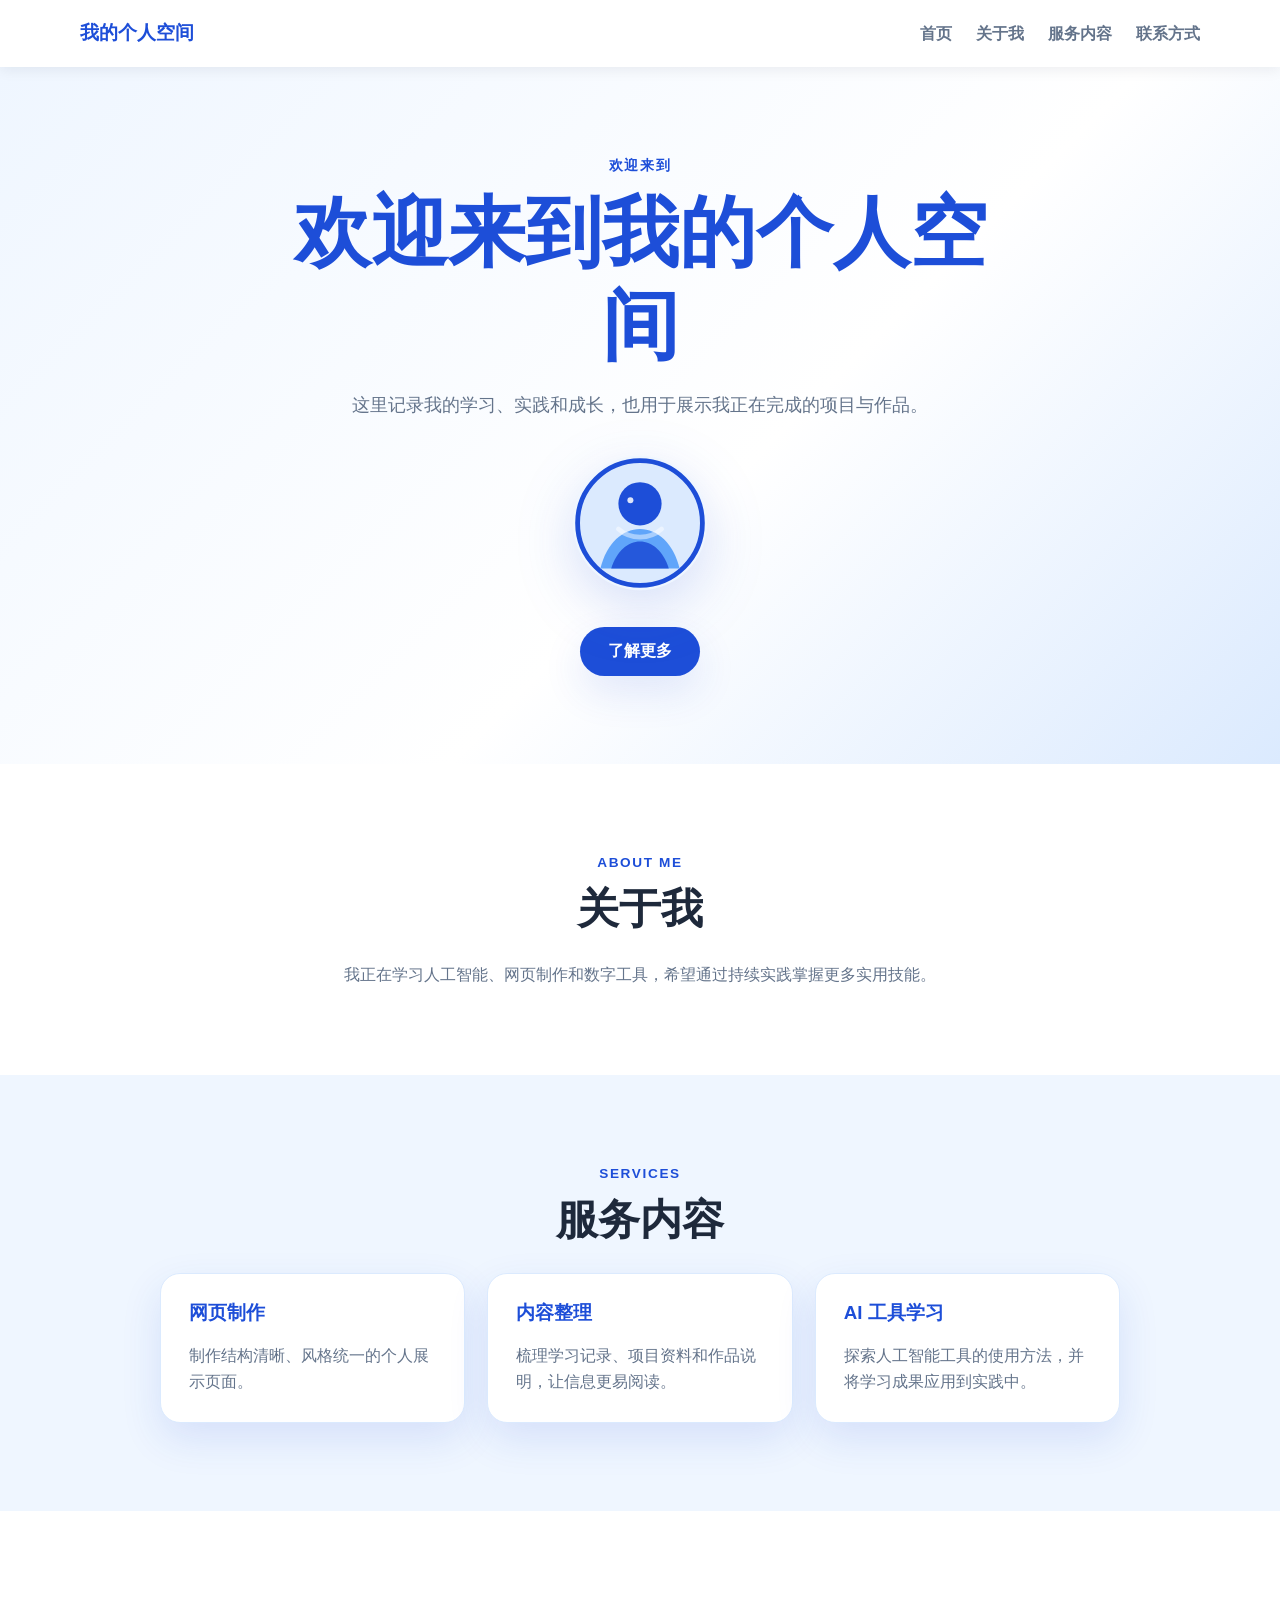
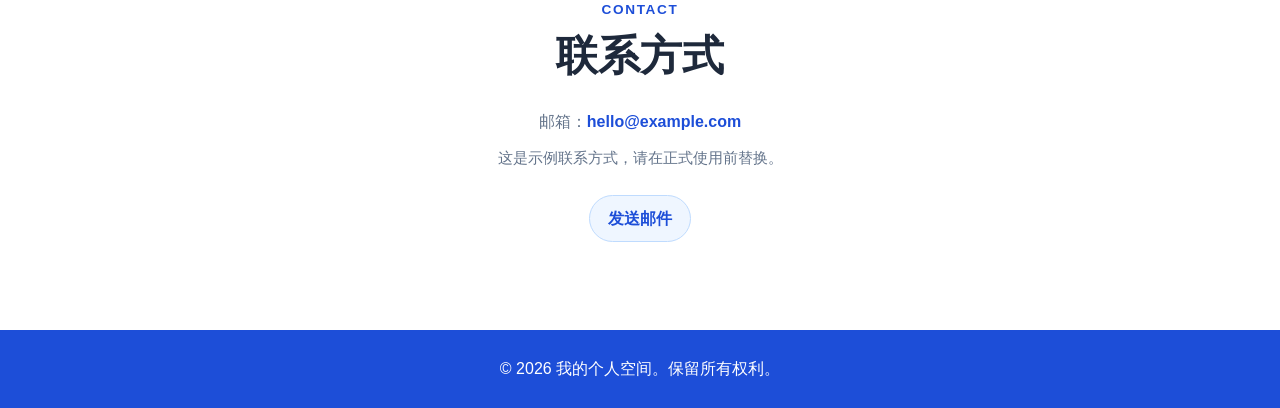
==== index.html @ 4a9eb037 "Update personal space homepage" ====
<!DOCTYPE html>
<html lang="zh-CN">
<head>
  <meta charset="UTF-8">
  <meta name="viewport" content="width=device-width, initial-scale=1.0">
  <title>欢迎来到我的个人空间</title>
  <link rel="stylesheet" href="style.css">
</head>
<body>
  <header class="site-header">
    <nav class="navbar" aria-label="主导航">
      <a class="logo" href="#home">我的个人空间</a>
      <ul class="nav-links">
        <li><a href="#home">首页</a></li>
        <li><a href="#about">关于我</a></li>
        <li><a href="#services">服务内容</a></li>
        <li><a href="#contact">联系方式</a></li>
      </ul>
    </nav>
  </header>

  <main>
    <section id="home" class="hero section">
      <div class="hero-content">
        <p class="eyebrow">欢迎来到</p>
        <h1>欢迎来到我的个人空间</h1>
        <p class="hero-text">这里记录我的学习、实践和成长，也用于展示我正在完成的项目与作品。</p>
        <img class="profile-avatar" src="images/profile.svg" alt="个人头像">
        <button id="learnMoreBtn" class="primary-button" type="button">了解更多</button>
      </div>
    </section>

    <section id="about" class="section content-section">
      <div class="section-heading">
        <p class="eyebrow">About Me</p>
        <h2>关于我</h2>
      </div>
      <p>我正在学习人工智能、网页制作和数字工具，希望通过持续实践掌握更多实用技能。</p>
    </section>

    <section id="services" class="section content-section alt-section">
      <div class="section-heading">
        <p class="eyebrow">Services</p>
        <h2>服务内容</h2>
      </div>
      <div class="cards">
        <article class="card">
          <h3>网页制作</h3>
          <p>制作结构清晰、风格统一的个人展示页面。</p>
        </article>
        <article class="card">
          <h3>内容整理</h3>
          <p>梳理学习记录、项目资料和作品说明，让信息更易阅读。</p>
        </article>
        <article class="card">
          <h3>AI 工具学习</h3>
          <p>探索人工智能工具的使用方法，并将学习成果应用到实践中。</p>
        </article>
      </div>
    </section>

    <section id="contact" class="section content-section">
      <div class="section-heading">
        <p class="eyebrow">Contact</p>
        <h2>联系方式</h2>
      </div>
      <p>邮箱：<a class="text-link" href="mailto:hello@example.com">hello@example.com</a></p>
      <p class="contact-note">这是示例联系方式，请在正式使用前替换。</p>
      <div class="contact-list">
        <a href="mailto:hello@example.com">发送邮件</a>
      </div>
    </section>
  </main>

  <footer class="site-footer">
    <p>&copy; 2026 我的个人空间。保留所有权利。</p>
  </footer>

  <script src="script.js"></script>
</body>
</html>
---- style.css ----
:root {
  --primary-blue: #1d4ed8;
  --light-blue: #eff6ff;
  --accent-blue: #60a5fa;
  --text-color: #1e293b;
  --muted-color: #64748b;
  --white: #ffffff;
  --shadow: 0 16px 40px rgba(29, 78, 216, 0.12);
}

* {
  box-sizing: border-box;
}

html {
  scroll-behavior: smooth;
}

body {
  margin: 0;
  color: var(--text-color);
  font-family: "Microsoft YaHei", "PingFang SC", Arial, sans-serif;
  line-height: 1.6;
  background: var(--white);
}

a {
  color: inherit;
  text-decoration: none;
}

.site-header {
  position: sticky;
  top: 0;
  z-index: 10;
  background: rgba(255, 255, 255, 0.94);
  box-shadow: 0 2px 14px rgba(15, 23, 42, 0.08);
  backdrop-filter: blur(10px);
}

.navbar {
  display: flex;
  align-items: center;
  justify-content: space-between;
  width: min(1120px, calc(100% - 32px));
  margin: 0 auto;
  padding: 18px 0;
}

.logo {
  color: var(--primary-blue);
  font-size: 1.2rem;
  font-weight: 700;
}

.nav-links {
  display: flex;
  gap: 24px;
  margin: 0;
  padding: 0;
  list-style: none;
  color: var(--muted-color);
  font-weight: 600;
}

.nav-links a:hover {
  color: var(--primary-blue);
}

.section {
  padding: 88px 16px;
}

.hero {
  display: grid;
  min-height: 72vh;
  place-items: center;
  text-align: center;
  background: linear-gradient(135deg, var(--light-blue), var(--white) 58%, #dbeafe);
}

.hero-content {
  max-width: 760px;
}

.eyebrow {
  margin: 0 0 10px;
  color: var(--primary-blue);
  font-size: 0.85rem;
  font-weight: 700;
  letter-spacing: 0.12em;
  text-transform: uppercase;
}

h1,
h2,
h3 {
  margin-top: 0;
  line-height: 1.2;
}

h1 {
  margin-bottom: 20px;
  color: var(--primary-blue);
  font-size: clamp(2.4rem, 7vw, 4.8rem);
}

h2 {
  margin-bottom: 18px;
  font-size: clamp(1.8rem, 4vw, 2.6rem);
}

.hero-text {
  margin: 0 auto 32px;
  max-width: 620px;
  color: var(--muted-color);
  font-size: 1.1rem;
}

.profile-avatar {
  display: block;
  width: 144px;
  height: 144px;
  margin: 0 auto 32px;
  filter: drop-shadow(0 18px 28px rgba(29, 78, 216, 0.18));
}

.primary-button {
  border: 0;
  border-radius: 999px;
  padding: 14px 28px;
  color: var(--white);
  font-size: 1rem;
  font-weight: 700;
  cursor: pointer;
  background: var(--primary-blue);
  box-shadow: var(--shadow);
  transition: transform 0.2s ease, background 0.2s ease;
}

.primary-button:hover,
.primary-button:focus-visible {
  background: #1e40af;
  transform: translateY(-2px);
}

.content-section {
  width: min(960px, calc(100% - 32px));
  margin: 0 auto;
}

.alt-section {
  width: 100%;
  max-width: none;
  background: var(--light-blue);
}

.alt-section > * {
  width: min(960px, calc(100% - 32px));
  margin-left: auto;
  margin-right: auto;
}

.section-heading {
  margin-bottom: 28px;
  text-align: center;
}

.content-section > p {
  max-width: 760px;
  margin: 0 auto;
  color: var(--muted-color);
  text-align: center;
}

.text-link {
  color: var(--primary-blue);
  font-weight: 700;
}

.text-link:hover,
.text-link:focus-visible {
  text-decoration: underline;
}

.contact-note {
  margin-top: 12px !important;
  font-size: 0.95rem;
}

.cards {
  display: grid;
  grid-template-columns: repeat(3, 1fr);
  gap: 22px;
}

.card {
  padding: 28px;
  border: 1px solid #dbeafe;
  border-radius: 20px;
  background: var(--white);
  box-shadow: var(--shadow);
}

.card h3 {
  color: var(--primary-blue);
}

.card p {
  margin-bottom: 0;
  color: var(--muted-color);
}

.contact-list {
  display: flex;
  justify-content: center;
  gap: 16px;
  flex-wrap: wrap;
  margin-top: 24px;
}

.contact-list a {
  border: 1px solid #bfdbfe;
  border-radius: 999px;
  padding: 10px 18px;
  color: var(--primary-blue);
  background: var(--light-blue);
  font-weight: 700;
}

.site-footer {
  padding: 26px 16px;
  color: var(--white);
  text-align: center;
  background: var(--primary-blue);
}

.site-footer p {
  margin: 0;
}

@media (max-width: 720px) {
  .navbar {
    align-items: flex-start;
    flex-direction: column;
    gap: 14px;
  }

  .nav-links {
    width: 100%;
    justify-content: space-between;
    gap: 10px;
    font-size: 0.92rem;
  }

  .section {
    padding: 68px 16px;
  }

  .profile-avatar {
    width: 120px;
    height: 120px;
  }

  .cards {
    grid-template-columns: 1fr;
  }
}

@media (max-width: 440px) {
  .nav-links {
    flex-wrap: wrap;
    justify-content: flex-start;
  }

  .primary-button,
  .contact-list a {
    width: 100%;
  }
}
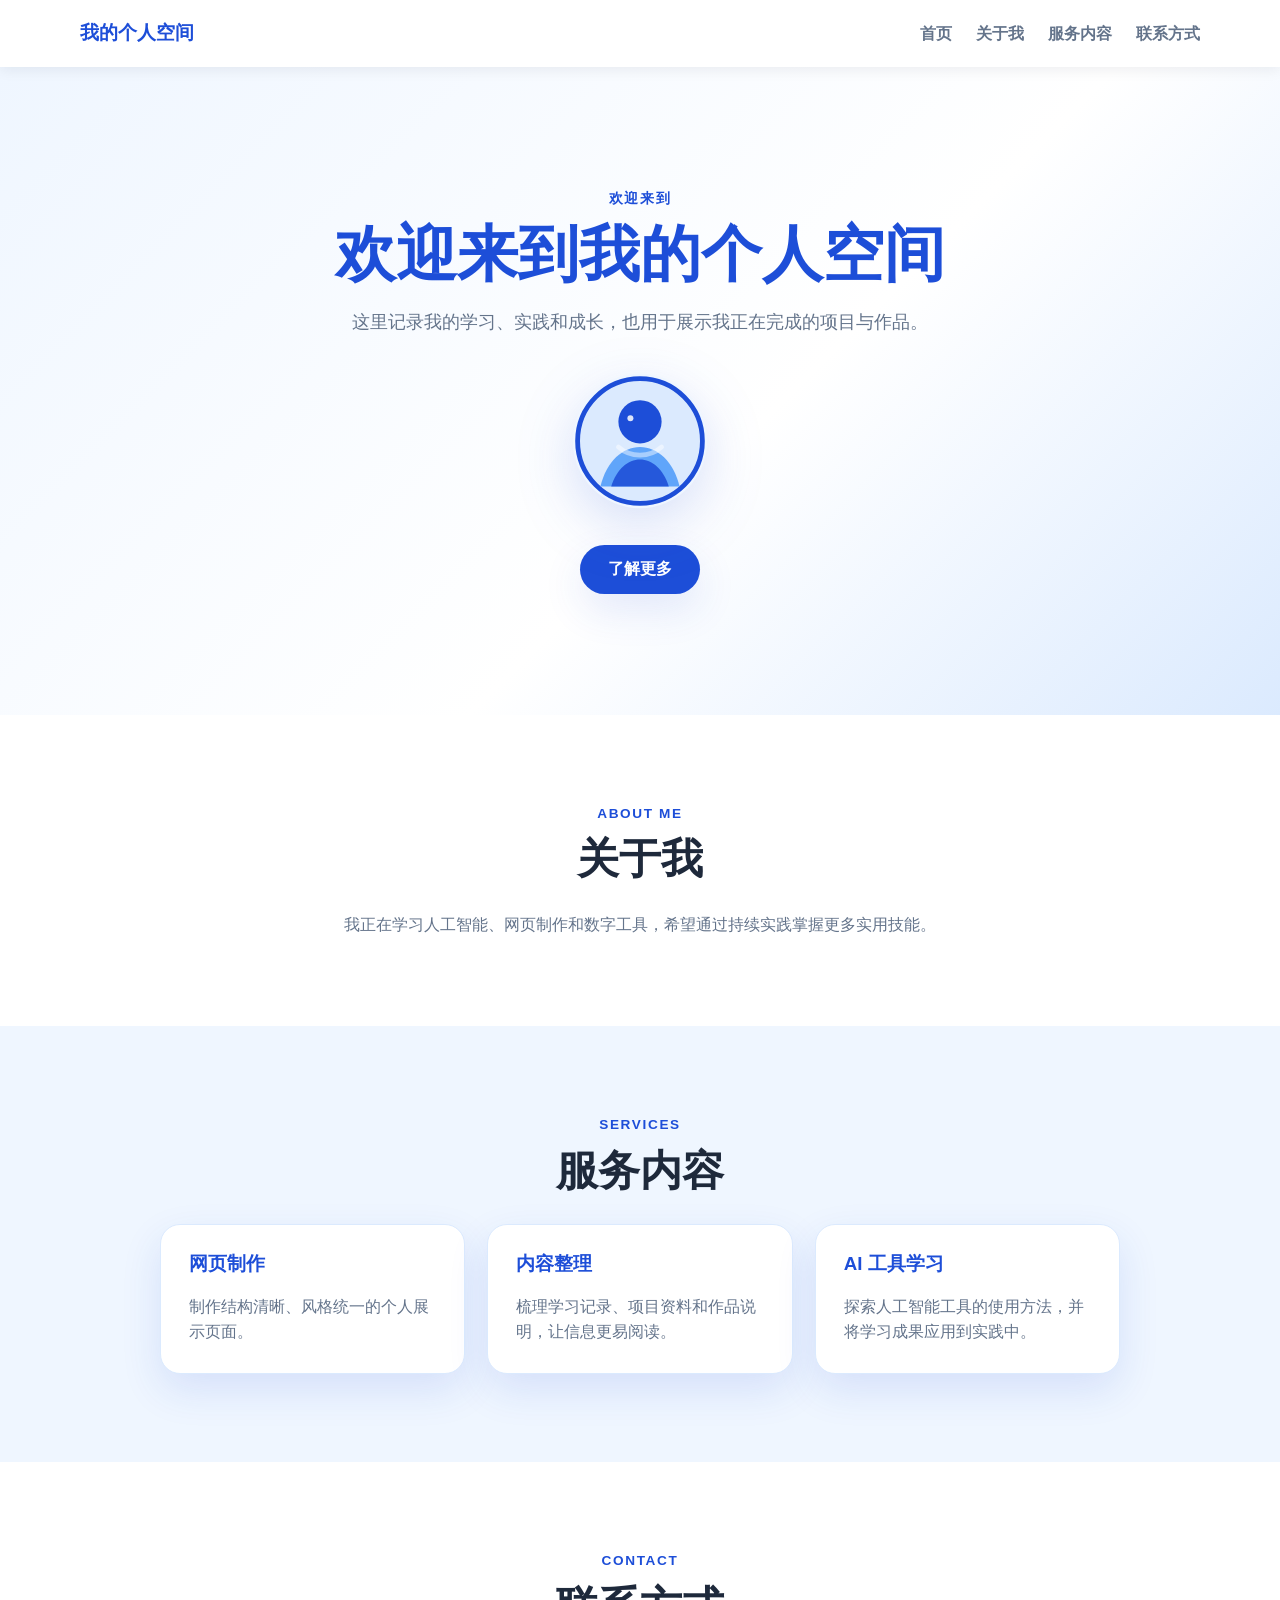
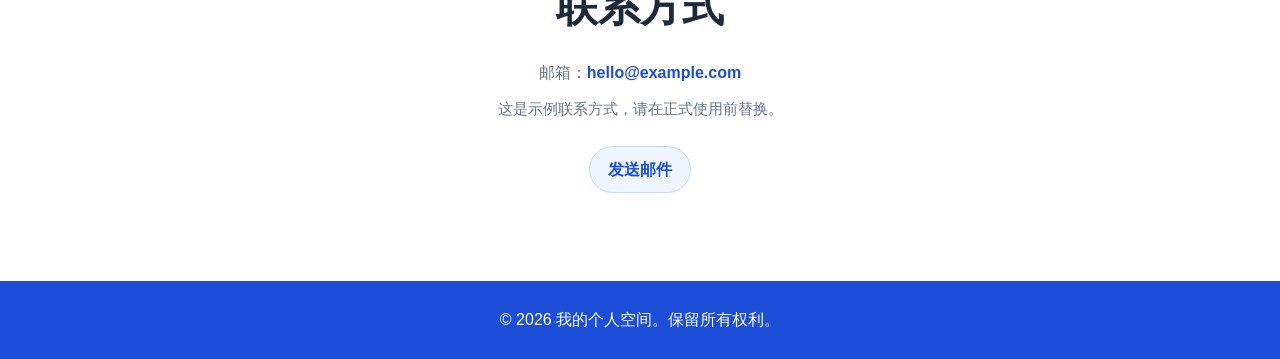
==== commit 954876a0: "Improve responsive hero title layout" ====
--- a/index.html
+++ b/index.html
@@ -23,7 +23,7 @@
     <section id="home" class="hero section">
       <div class="hero-content">
         <p class="eyebrow">欢迎来到</p>
-        <h1>欢迎来到我的个人空间</h1>
+        <h1 class="hero-title">欢迎来到<wbr>我的个人空间</h1>
         <p class="hero-text">这里记录我的学习、实践和成长，也用于展示我正在完成的项目与作品。</p>
         <img class="profile-avatar" src="images/profile.svg" alt="个人头像">
         <button id="learnMoreBtn" class="primary-button" type="button">了解更多</button>
--- a/style.css
+++ b/style.css
@@ -42,7 +42,7 @@
   display: flex;
   align-items: center;
   justify-content: space-between;
-  width: min(1120px, calc(100% - 32px));
+  width: min(1120px, calc(100% - 40px));
   margin: 0 auto;
   padding: 18px 0;
 }
@@ -80,7 +80,8 @@
 }
 
 .hero-content {
-  max-width: 760px;
+  width: min(100%, 1080px);
+  padding: 0 clamp(20px, 5vw, 56px);
 }
 
 .eyebrow {
@@ -100,9 +101,14 @@
 }
 
 h1 {
-  margin-bottom: 20px;
-  color: var(--primary-blue);
-  font-size: clamp(2.4rem, 7vw, 4.8rem);
+  margin: 0 auto 20px;
+  max-width: min(100%, 12em);
+  color: var(--primary-blue);
+  font-size: clamp(2.25rem, 4.8vw, 4.1rem);
+  line-height: 1.12;
+  word-break: keep-all;
+  overflow-wrap: normal;
+  text-wrap: balance;
 }
 
 h2 {
@@ -253,6 +259,17 @@
     font-size: 0.92rem;
   }
 
+  h1 {
+    max-width: min(100%, 10em);
+    font-size: clamp(2rem, 8vw, 3rem);
+    line-height: 1.14;
+  }
+
+  .hero-text {
+    max-width: 34rem;
+    font-size: 1.02rem;
+  }
+
   .section {
     padding: 68px 16px;
   }
@@ -268,11 +285,29 @@
 }
 
 @media (max-width: 440px) {
+  .navbar {
+    width: min(100% - 28px, 1120px);
+  }
+
+  .logo {
+    font-size: 1.08rem;
+  }
+
   .nav-links {
     flex-wrap: wrap;
     justify-content: flex-start;
   }
 
+  h1 {
+    max-width: min(100%, 9em);
+    font-size: clamp(1.85rem, 9.8vw, 2.4rem);
+    line-height: 1.16;
+  }
+
+  .hero-content {
+    padding: 0 10px;
+  }
+
   .primary-button,
   .contact-list a {
     width: 100%;
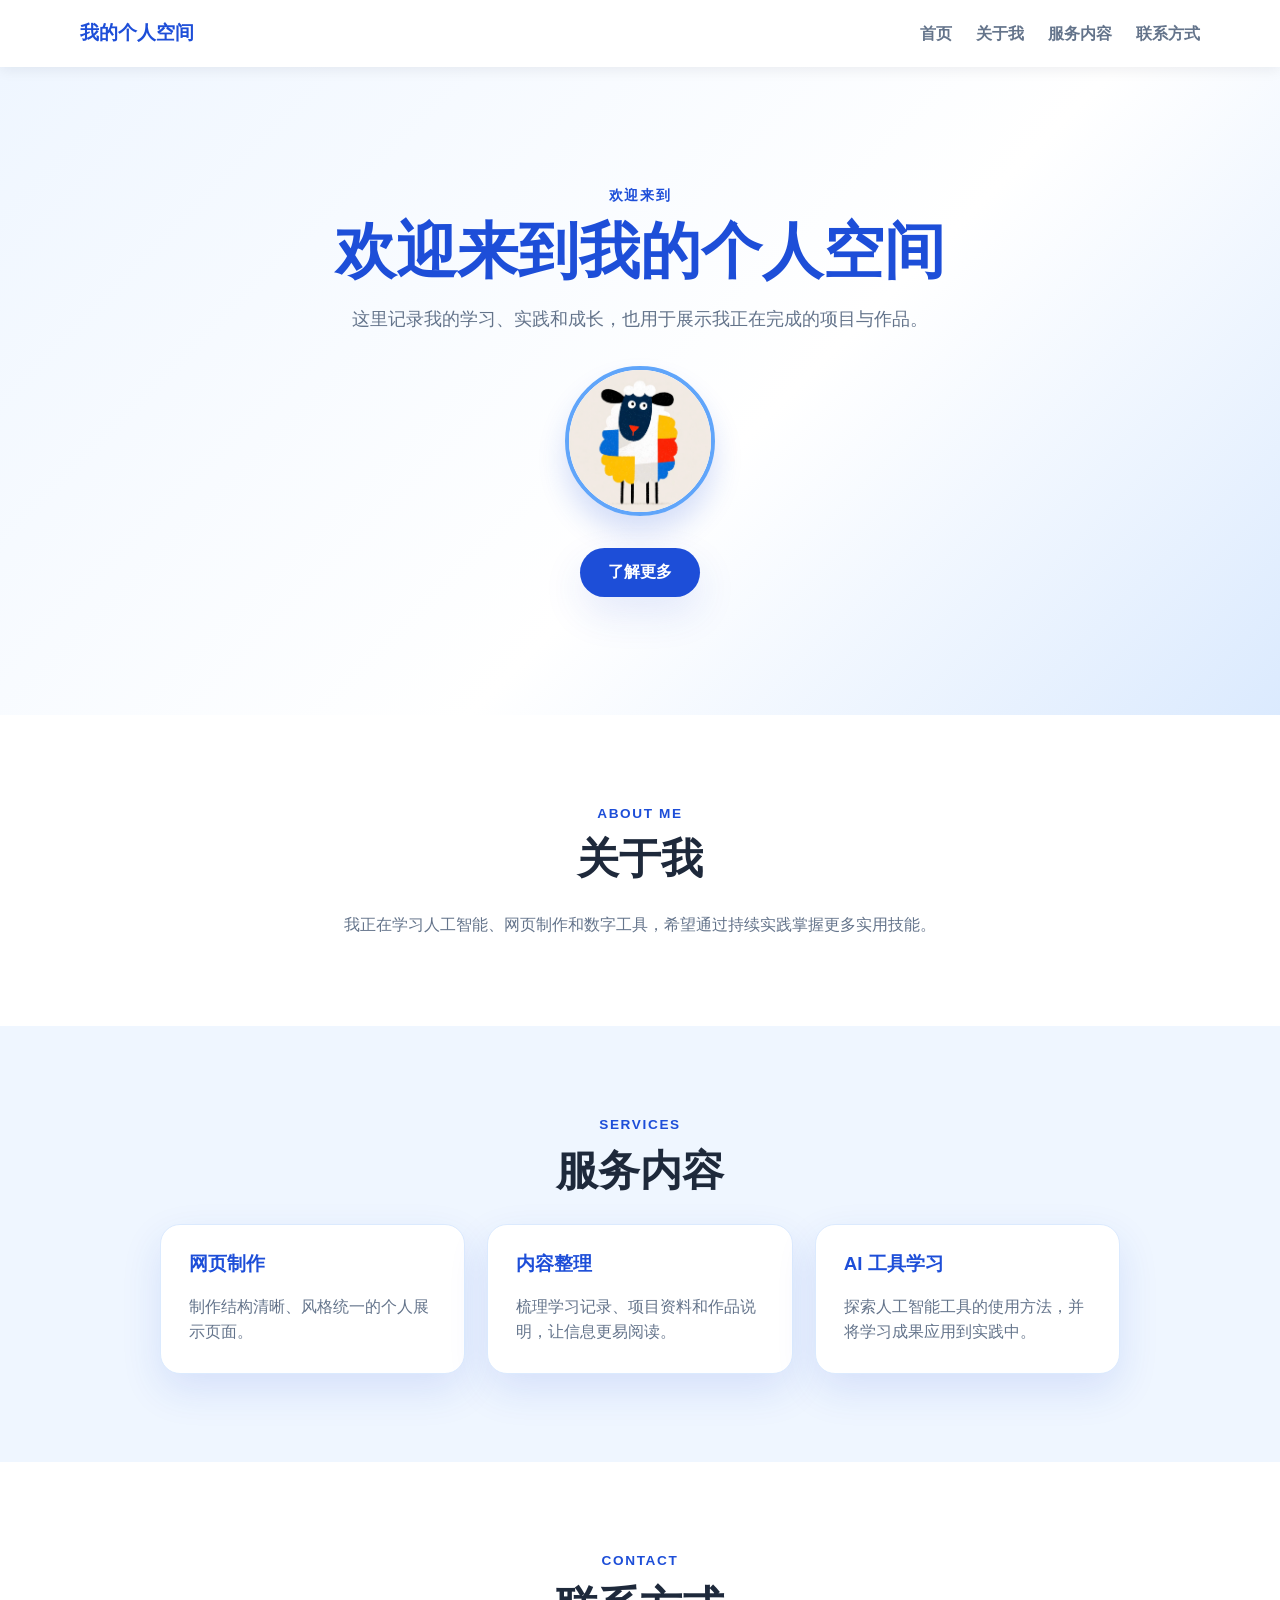
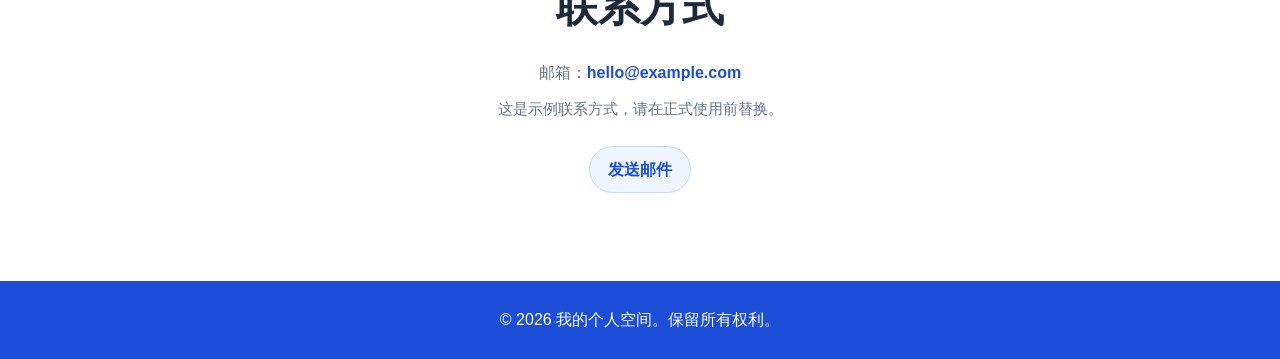
==== commit 8a0dec76: "Use profile photo for homepage avatar" ====
--- a/index.html
+++ b/index.html
@@ -25,7 +25,7 @@
         <p class="eyebrow">欢迎来到</p>
         <h1 class="hero-title">欢迎来到<wbr>我的个人空间</h1>
         <p class="hero-text">这里记录我的学习、实践和成长，也用于展示我正在完成的项目与作品。</p>
-        <img class="profile-avatar" src="images/profile.svg" alt="个人头像">
+        <img class="profile-avatar" src="images/profile-photo.png" alt="个人照片">
         <button id="learnMoreBtn" class="primary-button" type="button">了解更多</button>
       </div>
     </section>
--- a/style.css
+++ b/style.css
@@ -125,10 +125,14 @@
 
 .profile-avatar {
   display: block;
-  width: 144px;
-  height: 144px;
+  width: 150px;
+  height: 150px;
   margin: 0 auto 32px;
-  filter: drop-shadow(0 18px 28px rgba(29, 78, 216, 0.18));
+  border: 4px solid var(--accent-blue);
+  border-radius: 50%;
+  object-fit: cover;
+  object-position: center;
+  box-shadow: 0 18px 28px rgba(29, 78, 216, 0.18);
 }
 
 .primary-button {
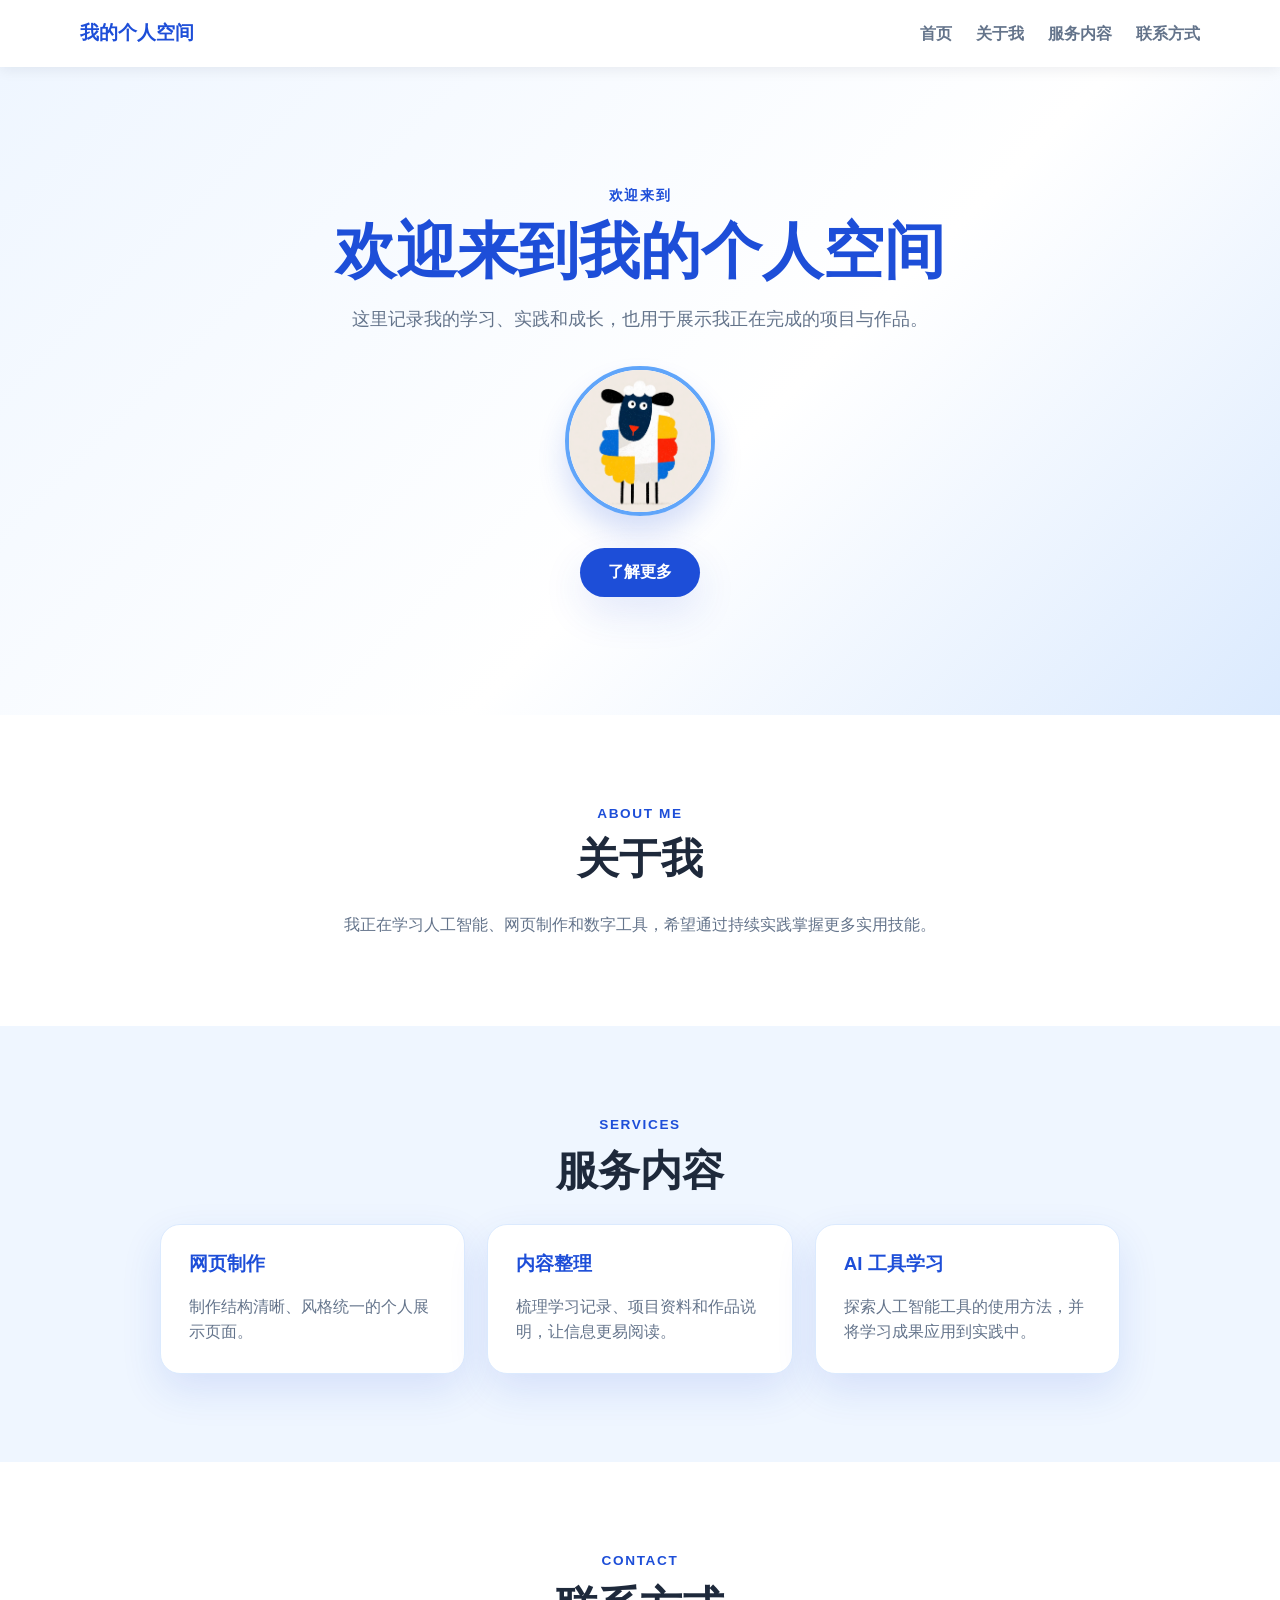
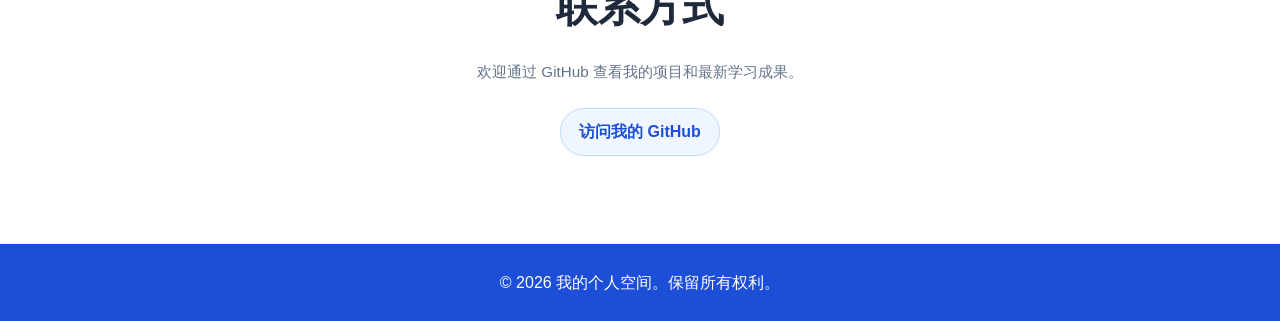
==== commit 8393d91a: "Update contact section GitHub link" ====
--- a/index.html
+++ b/index.html
@@ -64,10 +64,9 @@
         <p class="eyebrow">Contact</p>
         <h2>联系方式</h2>
       </div>
-      <p>邮箱：<a class="text-link" href="mailto:hello@example.com">hello@example.com</a></p>
-      <p class="contact-note">这是示例联系方式，请在正式使用前替换。</p>
+      <p class="contact-note">欢迎通过 GitHub 查看我的项目和最新学习成果。</p>
       <div class="contact-list">
-        <a href="mailto:hello@example.com">发送邮件</a>
+        <a href="https://github.com/gengqingqin-del" target="_blank" rel="noopener noreferrer">访问我的 GitHub</a>
       </div>
     </section>
   </main>
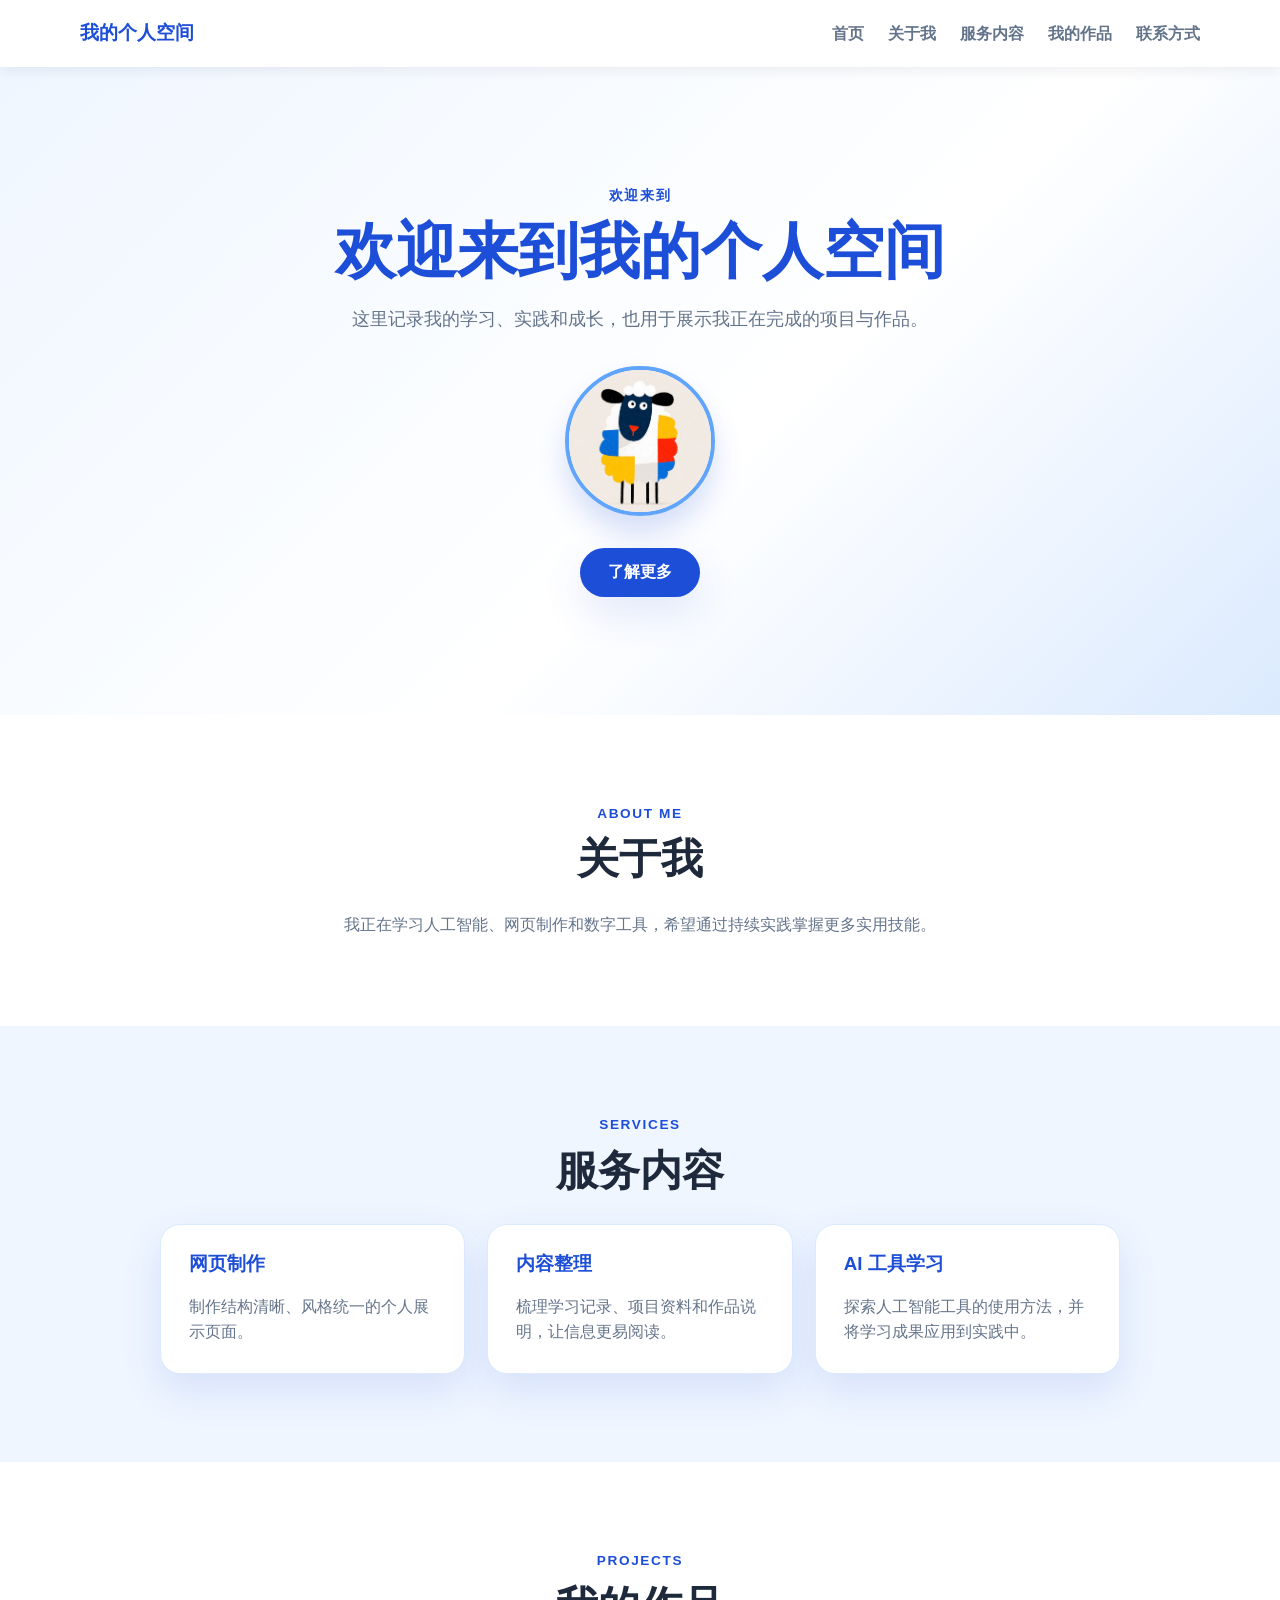
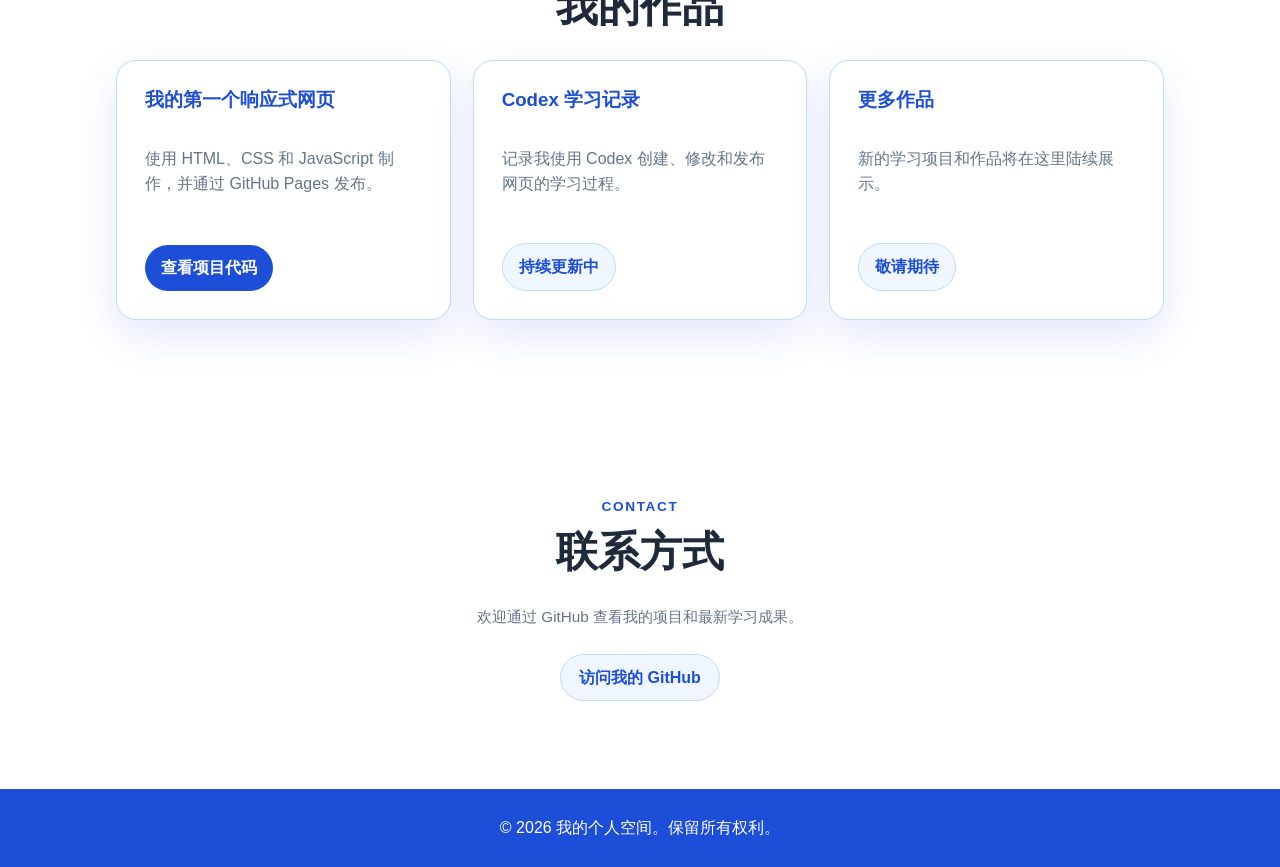
==== commit 9c47cc2c: "Add projects section" ====
--- a/index.html
+++ b/index.html
@@ -3,7 +3,10 @@
 <head>
   <meta charset="UTF-8">
   <meta name="viewport" content="width=device-width, initial-scale=1.0">
-  <title>欢迎来到我的个人空间</title>
+  <title>我的个人空间｜学习与作品</title>
+  <meta name="description" content="记录我的学习、实践和项目作品，分享网页制作、内容整理和 AI 工具学习。">
+  <link rel="icon" type="image/png" href="images/profile-photo.png">
+  <link rel="apple-touch-icon" href="images/profile-photo.png">
   <link rel="stylesheet" href="style.css">
 </head>
 <body>
@@ -14,6 +17,7 @@
         <li><a href="#home">首页</a></li>
         <li><a href="#about">关于我</a></li>
         <li><a href="#services">服务内容</a></li>
+        <li><a href="#projects">我的作品</a></li>
         <li><a href="#contact">联系方式</a></li>
       </ul>
     </nav>
@@ -59,6 +63,30 @@
       </div>
     </section>
 
+    <section id="projects" class="section content-section projects-section">
+      <div class="section-heading">
+        <p class="eyebrow">Projects</p>
+        <h2>我的作品</h2>
+      </div>
+      <div class="cards project-cards">
+        <article class="card project-card">
+          <h3>我的第一个响应式网页</h3>
+          <p>使用 HTML、CSS 和 JavaScript 制作，并通过 GitHub Pages 发布。</p>
+          <a class="project-action" href="https://github.com/gengqingqin-del/my-first-website" target="_blank" rel="noopener noreferrer">查看项目代码</a>
+        </article>
+        <article class="card project-card">
+          <h3>Codex 学习记录</h3>
+          <p>记录我使用 Codex 创建、修改和发布网页的学习过程。</p>
+          <span class="project-status">持续更新中</span>
+        </article>
+        <article class="card project-card">
+          <h3>更多作品</h3>
+          <p>新的学习项目和作品将在这里陆续展示。</p>
+          <span class="project-status">敬请期待</span>
+        </article>
+      </div>
+    </section>
+
     <section id="contact" class="section content-section">
       <div class="section-heading">
         <p class="eyebrow">Contact</p>
--- a/style.css
+++ b/style.css
@@ -221,6 +221,59 @@
   color: var(--muted-color);
 }
 
+.projects-section {
+  width: min(1080px, calc(100% - 32px));
+}
+
+.project-cards {
+  align-items: stretch;
+}
+
+.project-card {
+  display: flex;
+  flex-direction: column;
+  min-height: 260px;
+  border-color: #bfdbfe;
+  transition: transform 0.2s ease, box-shadow 0.2s ease;
+}
+
+.project-card:hover {
+  transform: translateY(-4px);
+  box-shadow: 0 20px 46px rgba(29, 78, 216, 0.16);
+}
+
+.project-card p {
+  margin-bottom: 24px;
+}
+
+.project-action,
+.project-status {
+  display: inline-flex;
+  align-items: center;
+  justify-content: center;
+  width: fit-content;
+  margin-top: auto;
+  border-radius: 999px;
+  padding: 10px 16px;
+  font-weight: 700;
+}
+
+.project-action {
+  color: var(--white);
+  background: var(--primary-blue);
+}
+
+.project-action:hover,
+.project-action:focus-visible {
+  background: #1e40af;
+}
+
+.project-status {
+  border: 1px solid #bfdbfe;
+  color: var(--primary-blue);
+  background: var(--light-blue);
+}
+
 .contact-list {
   display: flex;
   justify-content: center;
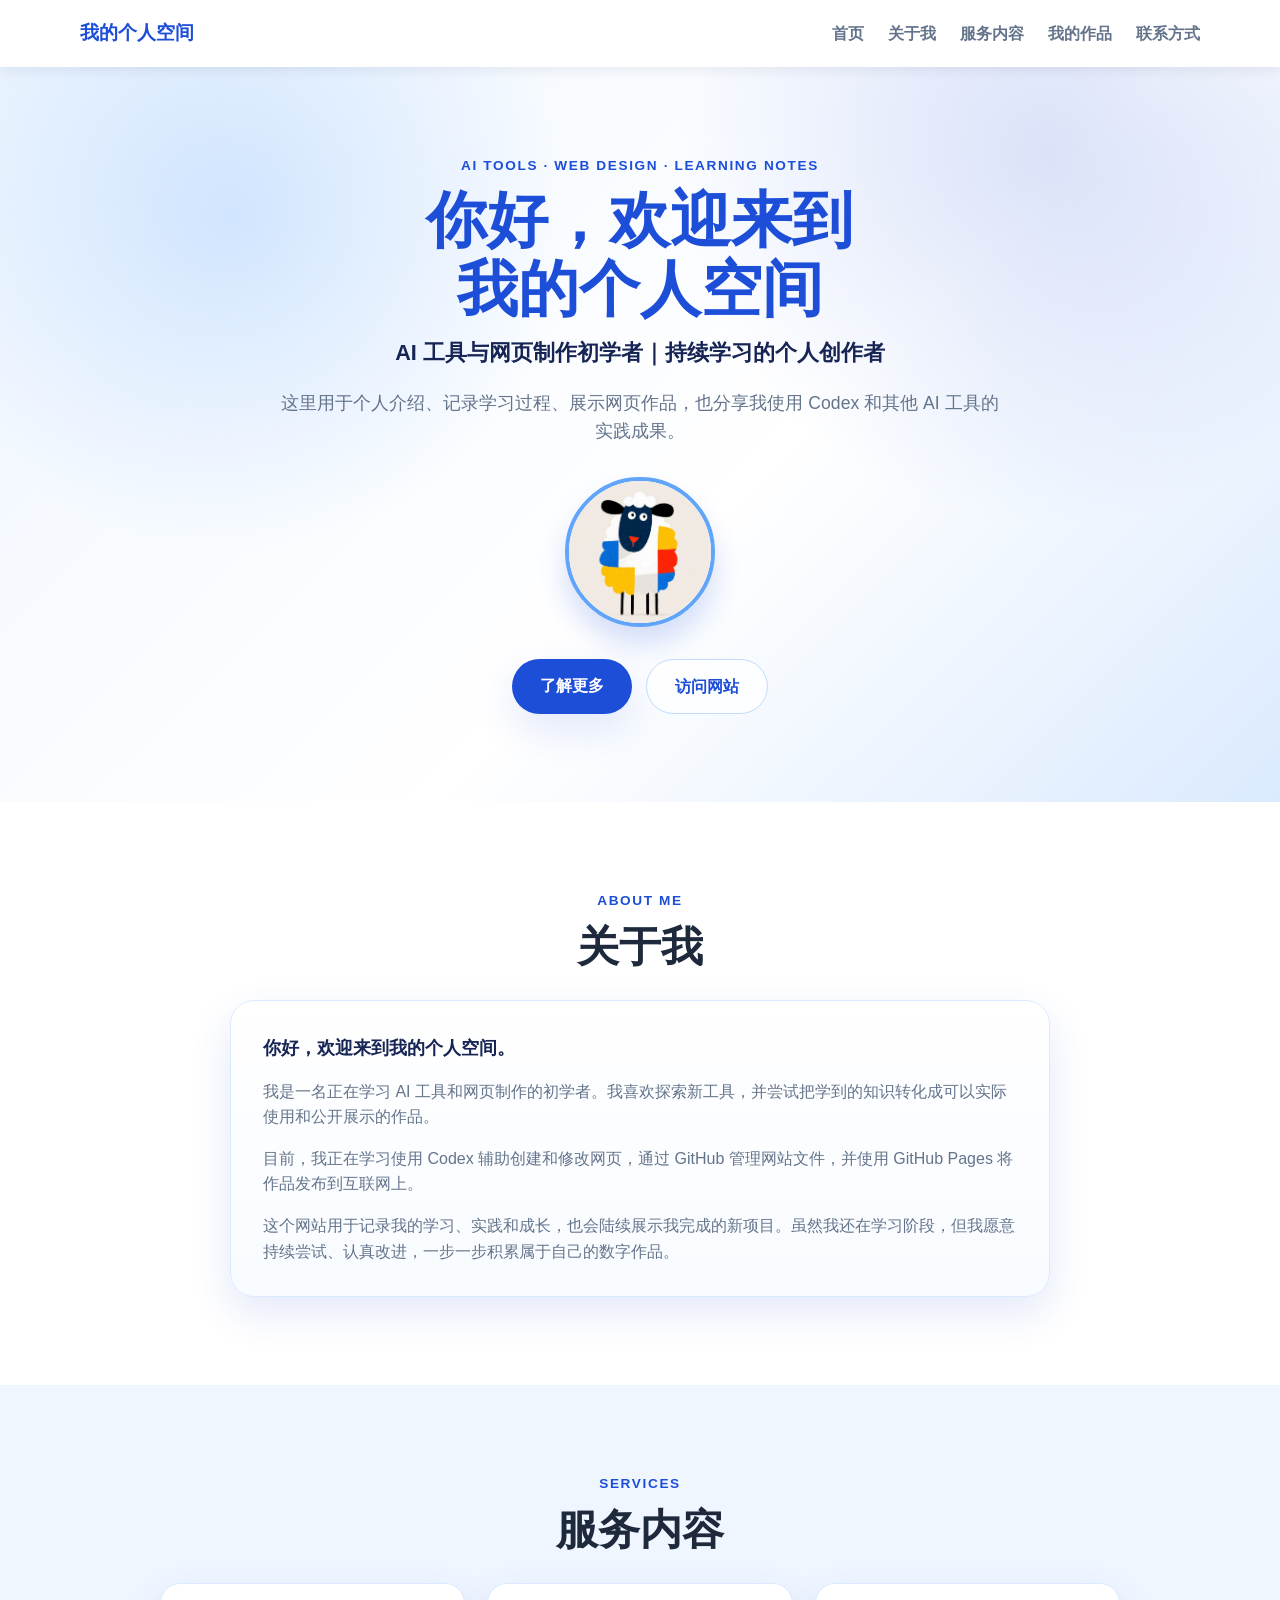
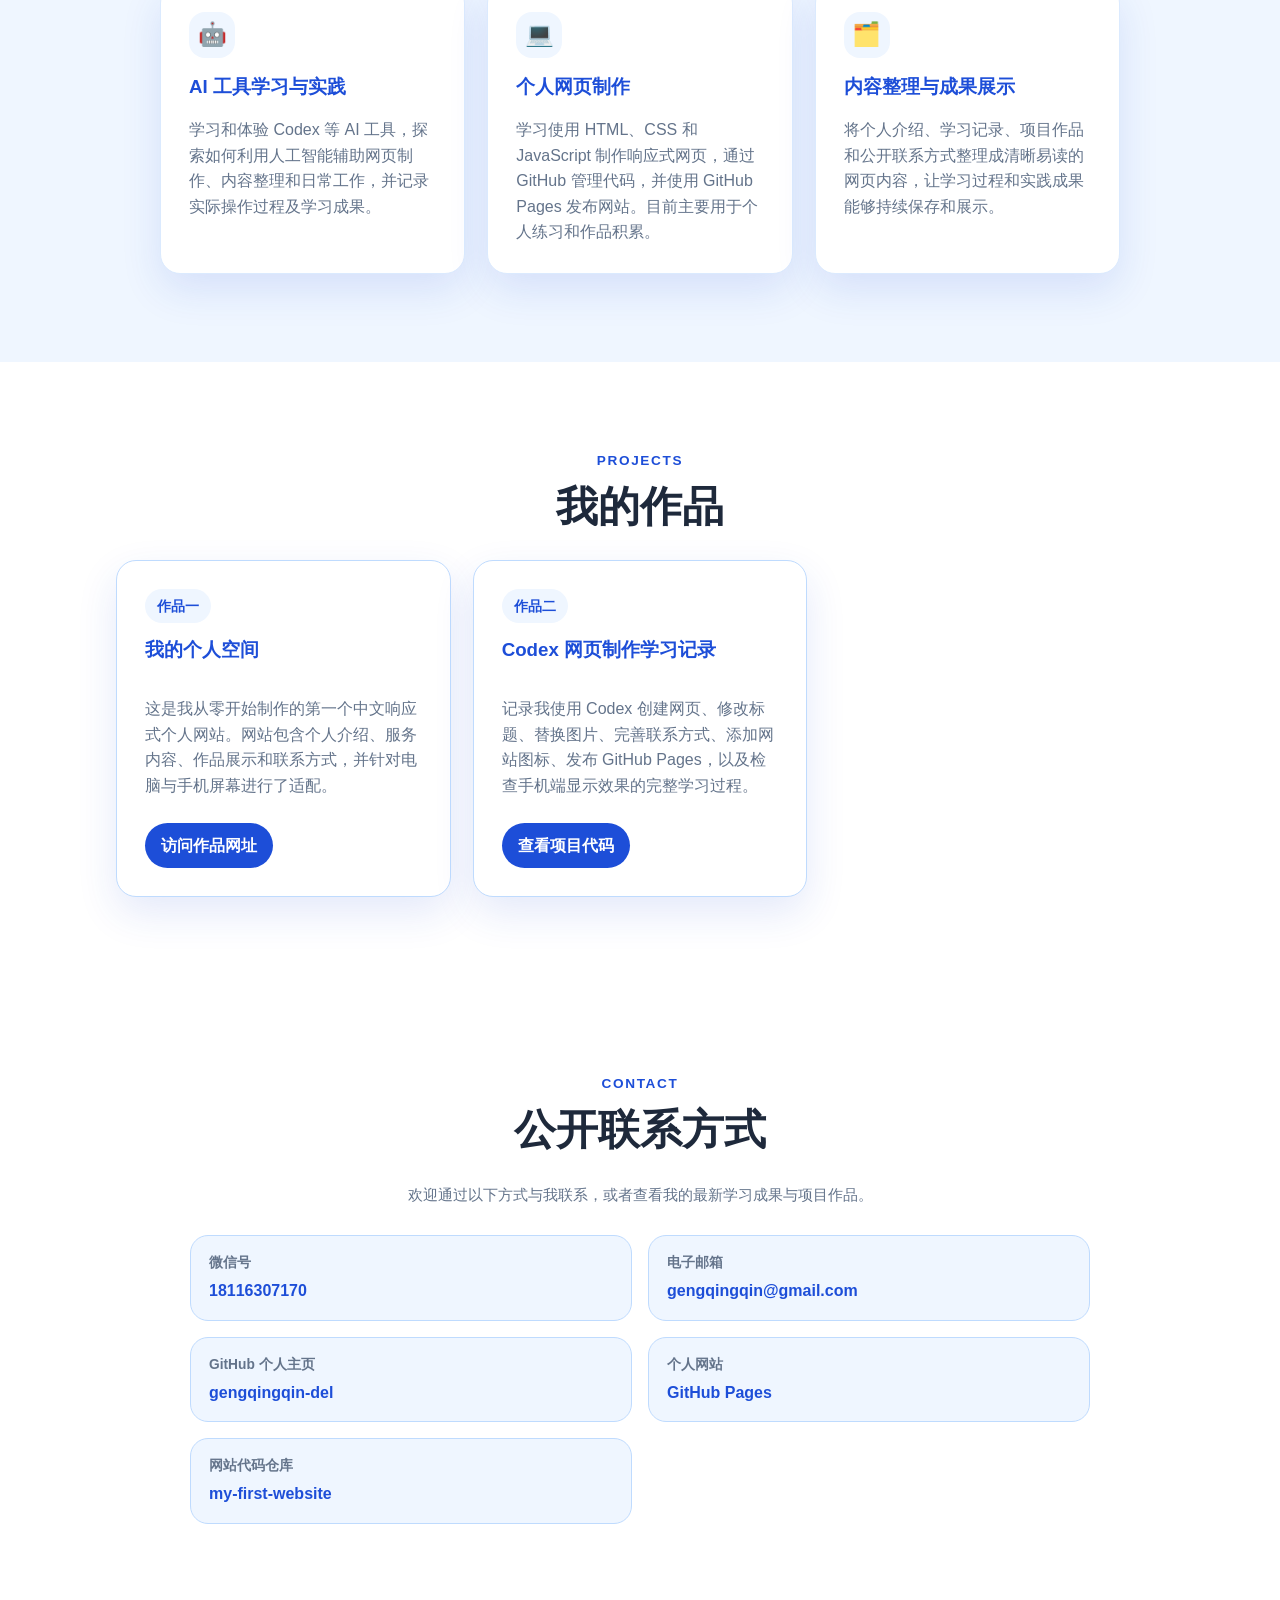
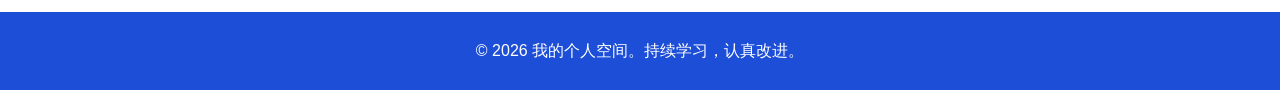
==== commit 439fa425: "Update personal website content" ====
--- a/index.html
+++ b/index.html
@@ -3,8 +3,8 @@
 <head>
   <meta charset="UTF-8">
   <meta name="viewport" content="width=device-width, initial-scale=1.0">
-  <title>我的个人空间｜学习与作品</title>
-  <meta name="description" content="记录我的学习、实践和项目作品，分享网页制作、内容整理和 AI 工具学习。">
+  <title>我的个人空间｜AI 工具与网页制作学习</title>
+  <meta name="description" content="AI 工具与网页制作初学者的个人网站，记录 Codex、GitHub、HTML、CSS 和 JavaScript 学习过程，展示网页作品与实践成果。">
   <link rel="icon" type="image/png" href="images/profile-photo.png">
   <link rel="apple-touch-icon" href="images/profile-photo.png">
   <link rel="stylesheet" href="style.css">
@@ -26,11 +26,15 @@
   <main>
     <section id="home" class="hero section">
       <div class="hero-content">
-        <p class="eyebrow">欢迎来到</p>
-        <h1 class="hero-title">欢迎来到<wbr>我的个人空间</h1>
-        <p class="hero-text">这里记录我的学习、实践和成长，也用于展示我正在完成的项目与作品。</p>
+        <p class="eyebrow">AI Tools · Web Design · Learning Notes</p>
+        <h1 class="hero-title">你好，欢迎来到<wbr>我的个人空间</h1>
+        <p class="hero-subtitle">AI 工具与网页制作初学者｜持续学习的个人创作者</p>
+        <p class="hero-text">这里用于个人介绍、记录学习过程、展示网页作品，也分享我使用 Codex 和其他 AI 工具的实践成果。</p>
         <img class="profile-avatar" src="images/profile-photo.png" alt="个人照片">
-        <button id="learnMoreBtn" class="primary-button" type="button">了解更多</button>
+        <div class="hero-actions">
+          <button id="learnMoreBtn" class="primary-button" type="button">了解更多</button>
+          <a class="secondary-button" href="https://gengqingqin-del.github.io/my-first-website/" target="_blank" rel="noopener noreferrer">访问网站</a>
+        </div>
       </div>
     </section>
 
@@ -39,7 +43,12 @@
         <p class="eyebrow">About Me</p>
         <h2>关于我</h2>
       </div>
-      <p>我正在学习人工智能、网页制作和数字工具，希望通过持续实践掌握更多实用技能。</p>
+      <div class="intro-card">
+        <p>你好，欢迎来到我的个人空间。</p>
+        <p>我是一名正在学习 AI 工具和网页制作的初学者。我喜欢探索新工具，并尝试把学到的知识转化成可以实际使用和公开展示的作品。</p>
+        <p>目前，我正在学习使用 Codex 辅助创建和修改网页，通过 GitHub 管理网站文件，并使用 GitHub Pages 将作品发布到互联网上。</p>
+        <p>这个网站用于记录我的学习、实践和成长，也会陆续展示我完成的新项目。虽然我还在学习阶段，但我愿意持续尝试、认真改进，一步一步积累属于自己的数字作品。</p>
+      </div>
     </section>
 
     <section id="services" class="section content-section alt-section">
@@ -49,16 +58,19 @@
       </div>
       <div class="cards">
         <article class="card">
-          <h3>网页制作</h3>
-          <p>制作结构清晰、风格统一的个人展示页面。</p>
+          <span class="card-icon" aria-hidden="true">🤖</span>
+          <h3>AI 工具学习与实践</h3>
+          <p>学习和体验 Codex 等 AI 工具，探索如何利用人工智能辅助网页制作、内容整理和日常工作，并记录实际操作过程及学习成果。</p>
         </article>
         <article class="card">
-          <h3>内容整理</h3>
-          <p>梳理学习记录、项目资料和作品说明，让信息更易阅读。</p>
+          <span class="card-icon" aria-hidden="true">💻</span>
+          <h3>个人网页制作</h3>
+          <p>学习使用 HTML、CSS 和 JavaScript 制作响应式网页，通过 GitHub 管理代码，并使用 GitHub Pages 发布网站。目前主要用于个人练习和作品积累。</p>
         </article>
         <article class="card">
-          <h3>AI 工具学习</h3>
-          <p>探索人工智能工具的使用方法，并将学习成果应用到实践中。</p>
+          <span class="card-icon" aria-hidden="true">🗂️</span>
+          <h3>内容整理与成果展示</h3>
+          <p>将个人介绍、学习记录、项目作品和公开联系方式整理成清晰易读的网页内容，让学习过程和实践成果能够持续保存和展示。</p>
         </article>
       </div>
     </section>
@@ -70,37 +82,38 @@
       </div>
       <div class="cards project-cards">
         <article class="card project-card">
-          <h3>我的第一个响应式网页</h3>
-          <p>使用 HTML、CSS 和 JavaScript 制作，并通过 GitHub Pages 发布。</p>
-          <a class="project-action" href="https://github.com/gengqingqin-del/my-first-website" target="_blank" rel="noopener noreferrer">查看项目代码</a>
+          <p class="project-label">作品一</p>
+          <h3>我的个人空间</h3>
+          <p>这是我从零开始制作的第一个中文响应式个人网站。网站包含个人介绍、服务内容、作品展示和联系方式，并针对电脑与手机屏幕进行了适配。</p>
+          <a class="project-action" href="https://gengqingqin-del.github.io/my-first-website/" target="_blank" rel="noopener noreferrer">访问作品网址</a>
         </article>
         <article class="card project-card">
-          <h3>Codex 学习记录</h3>
-          <p>记录我使用 Codex 创建、修改和发布网页的学习过程。</p>
-          <span class="project-status">持续更新中</span>
-        </article>
-        <article class="card project-card">
-          <h3>更多作品</h3>
-          <p>新的学习项目和作品将在这里陆续展示。</p>
-          <span class="project-status">敬请期待</span>
+          <p class="project-label">作品二</p>
+          <h3>Codex 网页制作学习记录</h3>
+          <p>记录我使用 Codex 创建网页、修改标题、替换图片、完善联系方式、添加网站图标、发布 GitHub Pages，以及检查手机端显示效果的完整学习过程。</p>
+          <a class="project-action" href="https://github.com/gengqingqin-del/my-first-website" target="_blank" rel="noopener noreferrer">查看项目代码</a>
         </article>
       </div>
     </section>
 
-    <section id="contact" class="section content-section">
+    <section id="contact" class="section content-section contact-section">
       <div class="section-heading">
         <p class="eyebrow">Contact</p>
-        <h2>联系方式</h2>
+        <h2>公开联系方式</h2>
       </div>
-      <p class="contact-note">欢迎通过 GitHub 查看我的项目和最新学习成果。</p>
-      <div class="contact-list">
-        <a href="https://github.com/gengqingqin-del" target="_blank" rel="noopener noreferrer">访问我的 GitHub</a>
+      <p class="contact-note">欢迎通过以下方式与我联系，或者查看我的最新学习成果与项目作品。</p>
+      <div class="contact-list" aria-label="联系方式列表">
+        <a href="tel:18116307170"><span>微信号</span>18116307170</a>
+        <a href="mailto:gengqingqin@gmail.com"><span>电子邮箱</span>gengqingqin@gmail.com</a>
+        <a href="https://github.com/gengqingqin-del" target="_blank" rel="noopener noreferrer"><span>GitHub 个人主页</span>gengqingqin-del</a>
+        <a href="https://gengqingqin-del.github.io/my-first-website/" target="_blank" rel="noopener noreferrer"><span>个人网站</span>GitHub Pages</a>
+        <a href="https://github.com/gengqingqin-del/my-first-website" target="_blank" rel="noopener noreferrer"><span>网站代码仓库</span>my-first-website</a>
       </div>
     </section>
   </main>
 
   <footer class="site-footer">
-    <p>&copy; 2026 我的个人空间。保留所有权利。</p>
+    <p>&copy; 2026 我的个人空间。持续学习，认真改进。</p>
   </footer>
 
   <script src="script.js"></script>
--- a/style.css
+++ b/style.css
@@ -1,11 +1,14 @@
 :root {
   --primary-blue: #1d4ed8;
+  --deep-blue: #172554;
   --light-blue: #eff6ff;
+  --soft-blue: #dbeafe;
   --accent-blue: #60a5fa;
   --text-color: #1e293b;
   --muted-color: #64748b;
   --white: #ffffff;
   --shadow: 0 16px 40px rgba(29, 78, 216, 0.12);
+  --strong-shadow: 0 24px 60px rgba(29, 78, 216, 0.18);
 }
 
 * {
@@ -76,7 +79,10 @@
   min-height: 72vh;
   place-items: center;
   text-align: center;
-  background: linear-gradient(135deg, var(--light-blue), var(--white) 58%, #dbeafe);
+  background:
+    radial-gradient(circle at 18% 20%, rgba(96, 165, 250, 0.24), transparent 28%),
+    radial-gradient(circle at 82% 12%, rgba(29, 78, 216, 0.16), transparent 30%),
+    linear-gradient(135deg, var(--light-blue), var(--white) 58%, var(--soft-blue));
 }
 
 .hero-content {
@@ -116,9 +122,16 @@
   font-size: clamp(1.8rem, 4vw, 2.6rem);
 }
 
+.hero-subtitle {
+  margin: -8px auto 18px;
+  color: var(--deep-blue);
+  font-size: clamp(1.05rem, 2.4vw, 1.35rem);
+  font-weight: 700;
+}
+
 .hero-text {
   margin: 0 auto 32px;
-  max-width: 620px;
+  max-width: 720px;
   color: var(--muted-color);
   font-size: 1.1rem;
 }
@@ -135,17 +148,38 @@
   box-shadow: 0 18px 28px rgba(29, 78, 216, 0.18);
 }
 
+.hero-actions {
+  display: flex;
+  justify-content: center;
+  gap: 14px;
+  flex-wrap: wrap;
+}
+
+.primary-button,
+.secondary-button {
+  display: inline-flex;
+  align-items: center;
+  justify-content: center;
+  min-height: 50px;
+  border-radius: 999px;
+  padding: 14px 28px;
+  font-size: 1rem;
+  font-weight: 700;
+  cursor: pointer;
+  transition: transform 0.2s ease, background 0.2s ease, border-color 0.2s ease;
+}
+
 .primary-button {
   border: 0;
-  border-radius: 999px;
-  padding: 14px 28px;
   color: var(--white);
-  font-size: 1rem;
-  font-weight: 700;
-  cursor: pointer;
   background: var(--primary-blue);
   box-shadow: var(--shadow);
-  transition: transform 0.2s ease, background 0.2s ease;
+}
+
+.secondary-button {
+  border: 1px solid #bfdbfe;
+  color: var(--primary-blue);
+  background: rgba(255, 255, 255, 0.78);
 }
 
 .primary-button:hover,
@@ -154,6 +188,13 @@
   transform: translateY(-2px);
 }
 
+.secondary-button:hover,
+.secondary-button:focus-visible {
+  border-color: var(--accent-blue);
+  background: var(--white);
+  transform: translateY(-2px);
+}
+
 .content-section {
   width: min(960px, calc(100% - 32px));
   margin: 0 auto;
@@ -181,6 +222,31 @@
   margin: 0 auto;
   color: var(--muted-color);
   text-align: center;
+}
+
+.intro-card {
+  max-width: 820px;
+  margin: 0 auto;
+  padding: 32px;
+  border: 1px solid #dbeafe;
+  border-radius: 24px;
+  background: linear-gradient(180deg, var(--white), #f8fbff);
+  box-shadow: var(--shadow);
+}
+
+.intro-card p {
+  margin: 0 0 16px;
+  color: var(--muted-color);
+}
+
+.intro-card p:first-child {
+  color: var(--deep-blue);
+  font-size: 1.15rem;
+  font-weight: 700;
+}
+
+.intro-card p:last-child {
+  margin-bottom: 0;
 }
 
 .text-link {
@@ -212,6 +278,17 @@
   box-shadow: var(--shadow);
 }
 
+.card-icon {
+  display: inline-grid;
+  width: 46px;
+  height: 46px;
+  margin-bottom: 18px;
+  place-items: center;
+  border-radius: 16px;
+  background: var(--light-blue);
+  font-size: 1.45rem;
+}
+
 .card h3 {
   color: var(--primary-blue);
 }
@@ -232,7 +309,7 @@
 .project-card {
   display: flex;
   flex-direction: column;
-  min-height: 260px;
+  min-height: 300px;
   border-color: #bfdbfe;
   transition: transform 0.2s ease, box-shadow 0.2s ease;
 }
@@ -244,6 +321,17 @@
 
 .project-card p {
   margin-bottom: 24px;
+}
+
+.project-label {
+  width: fit-content;
+  margin: 0 0 16px !important;
+  border-radius: 999px;
+  padding: 6px 12px;
+  color: var(--primary-blue) !important;
+  background: var(--light-blue);
+  font-size: 0.88rem;
+  font-weight: 700;
 }
 
 .project-action,
@@ -275,20 +363,30 @@
 }
 
 .contact-list {
+  display: grid;
+  grid-template-columns: repeat(2, minmax(0, 1fr));
+  gap: 16px;
+  max-width: 900px;
+  margin: 28px auto 0;
+}
+
+.contact-list a {
   display: flex;
-  justify-content: center;
-  gap: 16px;
-  flex-wrap: wrap;
-  margin-top: 24px;
-}
-
-.contact-list a {
+  flex-direction: column;
+  gap: 4px;
   border: 1px solid #bfdbfe;
-  border-radius: 999px;
-  padding: 10px 18px;
+  border-radius: 18px;
+  padding: 16px 18px;
   color: var(--primary-blue);
   background: var(--light-blue);
   font-weight: 700;
+  overflow-wrap: anywhere;
+}
+
+.contact-list span {
+  color: var(--muted-color);
+  font-size: 0.86rem;
+  font-weight: 600;
 }
 
 .site-footer {
@@ -336,7 +434,8 @@
     height: 120px;
   }
 
-  .cards {
+  .cards,
+  .contact-list {
     grid-template-columns: 1fr;
   }
 }
@@ -365,7 +464,9 @@
     padding: 0 10px;
   }
 
+  .hero-actions,
   .primary-button,
+  .secondary-button,
   .contact-list a {
     width: 100%;
   }
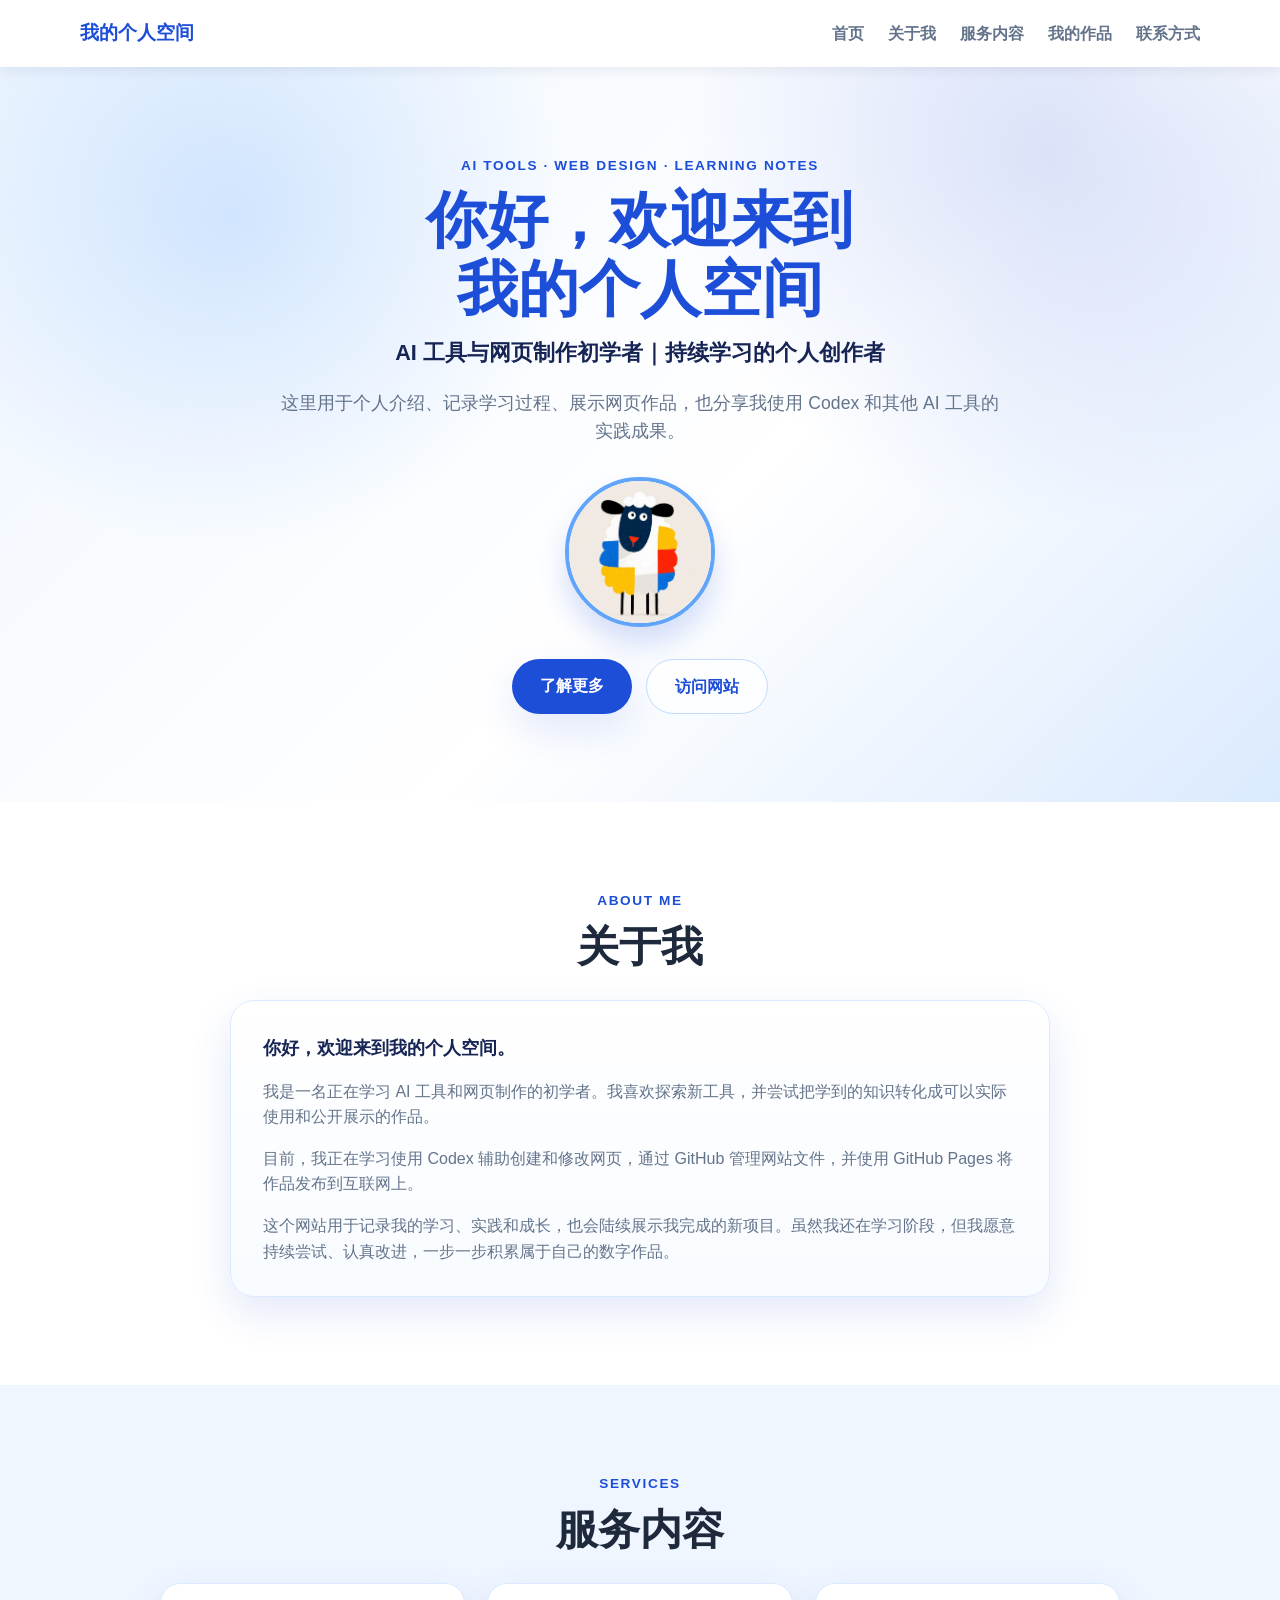
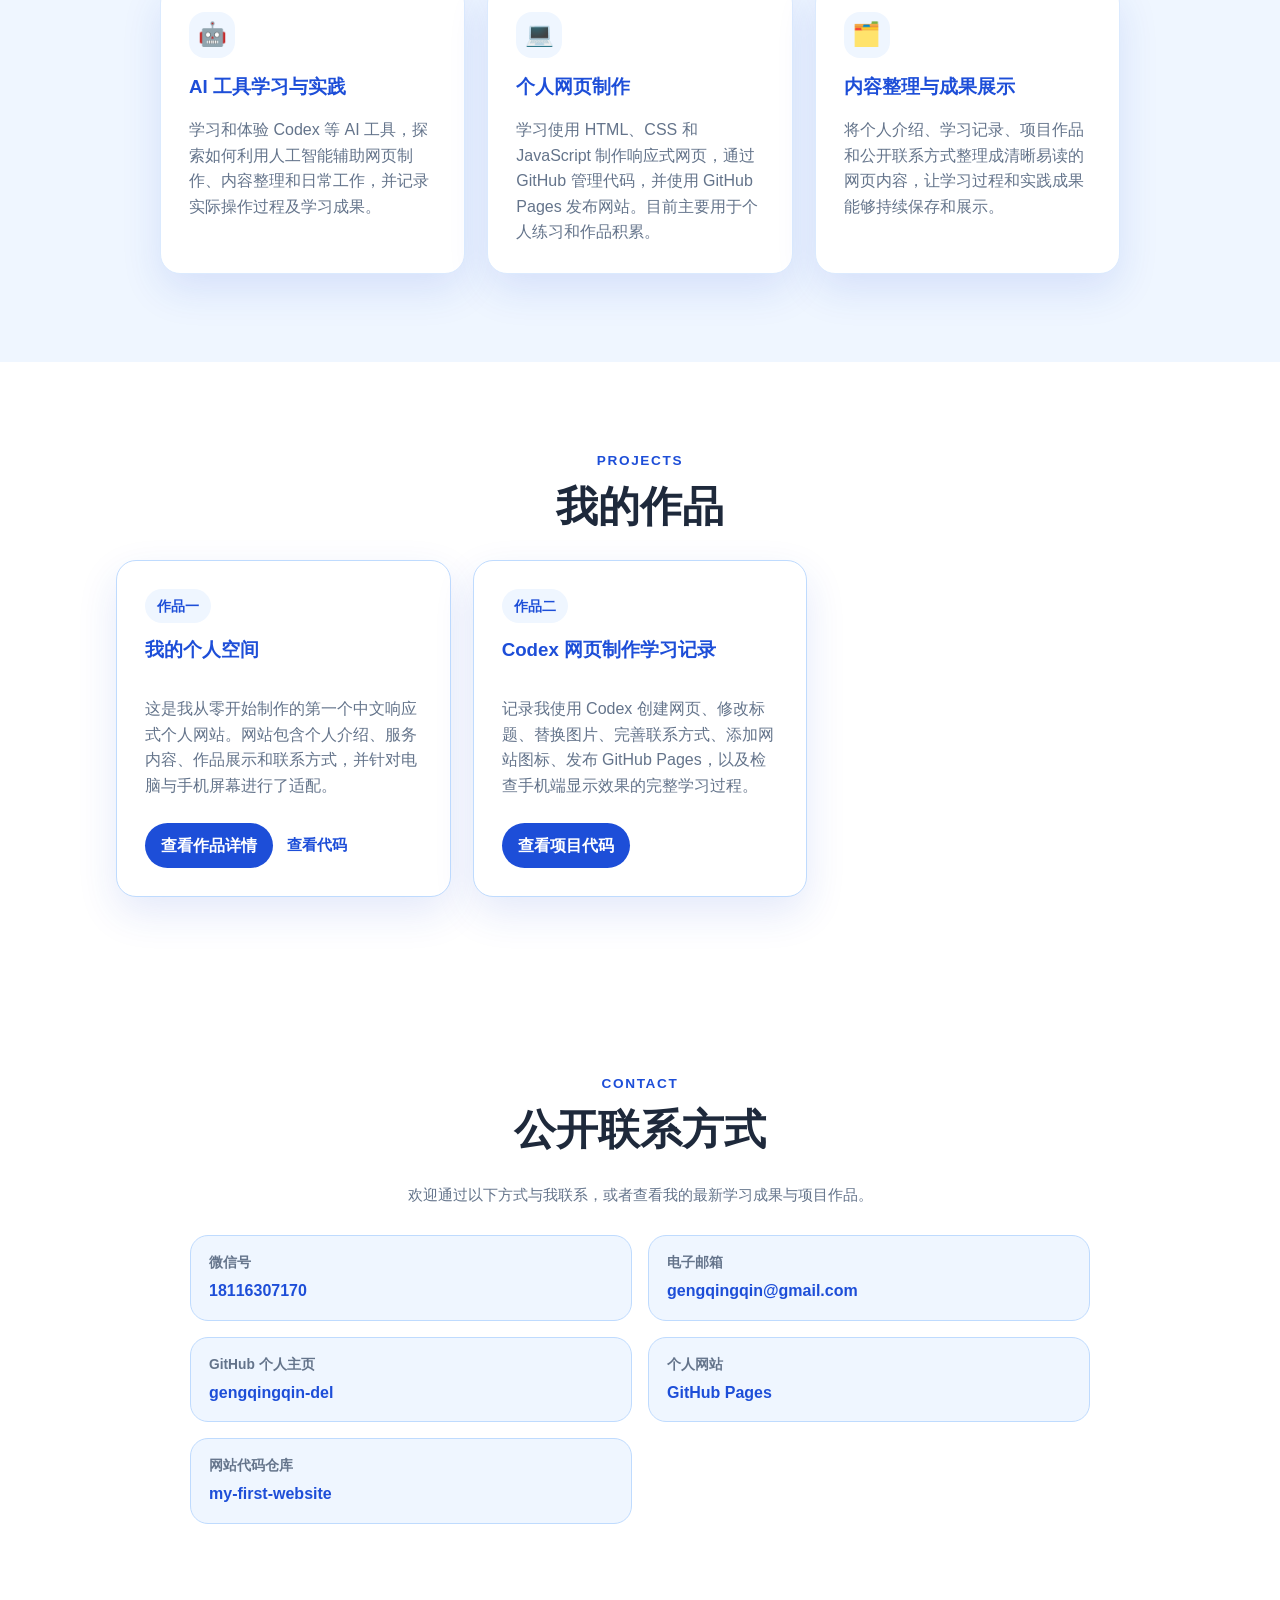
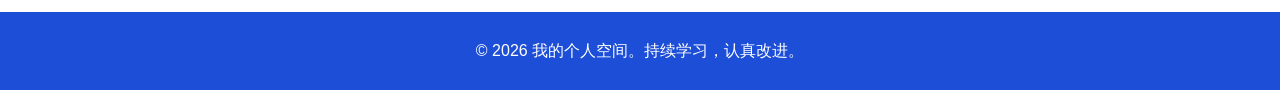
==== commit ff4dd460: "Add personal space project detail page" ====
--- a/index.html
+++ b/index.html
@@ -85,7 +85,10 @@
           <p class="project-label">作品一</p>
           <h3>我的个人空间</h3>
           <p>这是我从零开始制作的第一个中文响应式个人网站。网站包含个人介绍、服务内容、作品展示和联系方式，并针对电脑与手机屏幕进行了适配。</p>
-          <a class="project-action" href="https://gengqingqin-del.github.io/my-first-website/" target="_blank" rel="noopener noreferrer">访问作品网址</a>
+          <div class="project-actions-row">
+            <a class="project-action" href="project-personal-space.html">查看作品详情</a>
+            <a class="project-code-link" href="https://github.com/gengqingqin-del/my-first-website" target="_blank" rel="noopener noreferrer">查看代码</a>
+          </div>
         </article>
         <article class="card project-card">
           <p class="project-label">作品二</p>
--- a/style.css
+++ b/style.css
@@ -471,3 +471,229 @@
     width: 100%;
   }
 }
+
+.project-navbar {
+  gap: 24px;
+}
+
+.project-nav-links {
+  flex-wrap: wrap;
+  justify-content: flex-end;
+}
+
+.project-hero {
+  min-height: auto;
+}
+
+.project-hero-content {
+  max-width: 920px;
+}
+
+.preview-section,
+.project-detail-section {
+  width: min(1040px, calc(100% - 32px));
+}
+
+.browser-preview {
+  overflow: hidden;
+  border: 1px solid #bfdbfe;
+  border-radius: 28px;
+  background: var(--white);
+  box-shadow: var(--strong-shadow);
+}
+
+.browser-bar {
+  display: flex;
+  gap: 8px;
+  padding: 16px 18px;
+  border-bottom: 1px solid #dbeafe;
+  background: linear-gradient(90deg, var(--light-blue), var(--white));
+}
+
+.browser-bar span {
+  width: 12px;
+  height: 12px;
+  border-radius: 50%;
+  background: var(--accent-blue);
+}
+
+.browser-bar span:nth-child(2) {
+  background: #93c5fd;
+}
+
+.browser-bar span:nth-child(3) {
+  background: #bfdbfe;
+}
+
+.preview-card-content {
+  display: grid;
+  grid-template-columns: auto 1fr;
+  gap: 28px;
+  align-items: center;
+  padding: clamp(26px, 5vw, 48px);
+  background:
+    radial-gradient(circle at right top, rgba(96, 165, 250, 0.18), transparent 34%),
+    linear-gradient(135deg, #ffffff, #f8fbff);
+}
+
+.preview-avatar {
+  width: 118px;
+  height: 118px;
+  border: 4px solid var(--accent-blue);
+  border-radius: 28px;
+  object-fit: cover;
+  box-shadow: var(--shadow);
+}
+
+.preview-card-content h3 {
+  margin-bottom: 12px;
+  color: var(--primary-blue);
+  font-size: clamp(1.6rem, 3.6vw, 2.5rem);
+}
+
+.preview-card-content p:not(.eyebrow) {
+  max-width: 680px;
+  margin: 0 0 18px;
+  color: var(--muted-color);
+}
+
+.tag-list {
+  display: flex;
+  flex-wrap: wrap;
+  gap: 10px;
+}
+
+.tag-list span {
+  border: 1px solid #bfdbfe;
+  border-radius: 999px;
+  padding: 7px 12px;
+  color: var(--primary-blue);
+  background: var(--light-blue);
+  font-size: 0.9rem;
+  font-weight: 700;
+}
+
+.project-actions-row {
+  display: flex;
+  align-items: center;
+  gap: 14px;
+  flex-wrap: wrap;
+  margin-top: auto;
+}
+
+.project-actions-row .project-action {
+  margin-top: 0;
+}
+
+.project-code-link {
+  color: var(--primary-blue);
+  font-size: 0.94rem;
+  font-weight: 700;
+}
+
+.project-code-link:hover,
+.project-code-link:focus-visible {
+  text-decoration: underline;
+}
+
+.detail-grid {
+  display: grid;
+  grid-template-columns: minmax(0, 2fr) minmax(240px, 1fr);
+  gap: 22px;
+}
+
+.detail-card {
+  margin-bottom: 22px;
+  padding: clamp(24px, 4vw, 34px);
+  border: 1px solid #dbeafe;
+  border-radius: 24px;
+  background: linear-gradient(180deg, var(--white), #f8fbff);
+  box-shadow: var(--shadow);
+}
+
+.detail-card h2 {
+  color: var(--deep-blue);
+}
+
+.detail-card p,
+.feature-list,
+.process-list,
+.tech-list p {
+  color: var(--muted-color);
+}
+
+.detail-card p:last-child,
+.tech-list p:last-child {
+  margin-bottom: 0;
+}
+
+.status-card p:last-child {
+  display: inline-flex;
+  border-radius: 999px;
+  padding: 8px 14px;
+  color: var(--primary-blue);
+  background: var(--light-blue);
+  font-weight: 700;
+}
+
+.feature-list,
+.process-list {
+  margin: 0;
+  padding-left: 1.2rem;
+}
+
+.feature-list {
+  columns: 2;
+  column-gap: 38px;
+}
+
+.feature-list li,
+.process-list li {
+  margin-bottom: 10px;
+  break-inside: avoid;
+}
+
+.tech-list {
+  display: grid;
+  grid-template-columns: repeat(2, minmax(0, 1fr));
+  gap: 14px;
+}
+
+.tech-list p {
+  margin: 0;
+  border-radius: 16px;
+  padding: 14px 16px;
+  background: var(--light-blue);
+}
+
+.learning-card {
+  border-color: #bfdbfe;
+}
+
+@media (max-width: 720px) {
+  .project-nav-links {
+    justify-content: flex-start;
+  }
+
+  .preview-card-content,
+  .detail-grid,
+  .tech-list {
+    grid-template-columns: 1fr;
+  }
+
+  .preview-avatar {
+    width: 96px;
+    height: 96px;
+  }
+
+  .feature-list {
+    columns: 1;
+  }
+}
+
+@media (max-width: 440px) {
+  .project-actions-row,
+  .project-actions-row .project-action {
+    width: 100%;
+  }
+}
